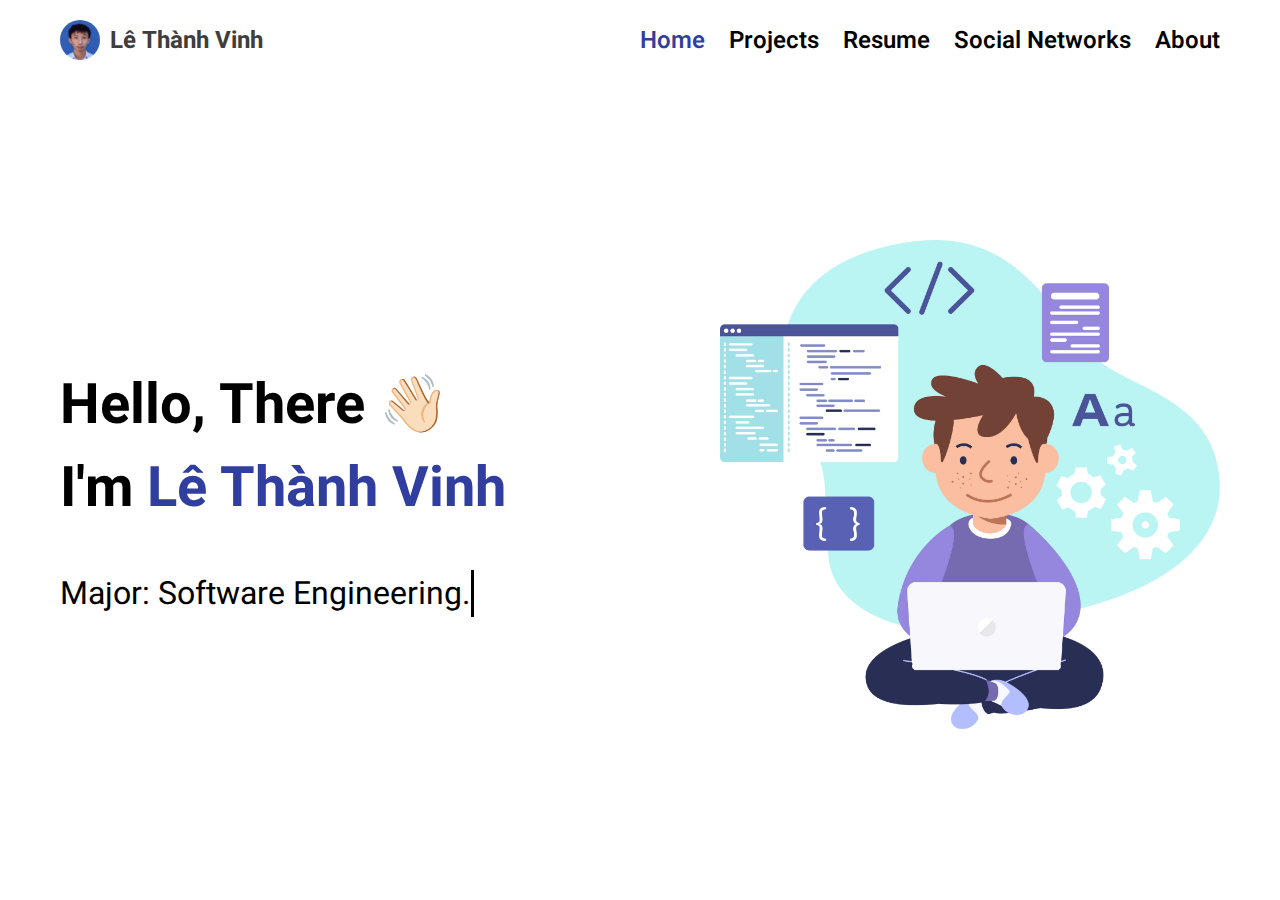
==== index.html @ 1e6dc101 "first commit" ====
<!DOCTYPE html>
<html lang="en">
  <head>
    <meta charset="UTF-8" />
    <meta name="viewport" content="width=device-width, initial-scale=1.0" />
    <link
      href="https://unpkg.com/boxicons@2.1.4/css/boxicons.min.css"
      rel="stylesheet"
    />
    <link rel="stylesheet" href="style.css" />
    <link href="./assets/logoo.png" rel="icon" />
    <title>Lê Thành Vinh</title>
  </head>

  <body>
    <nav>
      <div class="logo">
        <img src="./assets/21_21110940.jpg" />
        <a href="#">Lê Thành Vinh</a>
      </div>
      <div class="nav-links">
        <a class="selected" href="./index.html">Home</a>
        <a href="./projects.html">Projects</a>
        <a href="./resume.html">Resume</a>
        <a href="./social.html">Social Networks</a>
        <a href="./about.html">About</a>
      </div>
    </nav>

    <div class="main">
      <div class="info">
        <h1>
          Hello, There 👋🏻 <br />
          I'm <span>Lê Thành Vinh</span>
        </h1>
        <div class="wrapper">
          <div class="typing-demo">Major: Software Engineering.</div>
        </div>
        <!-- <p>
          I am a student at Ho Chi Minh City University of Technology and
          Education (HCMUTE). I'm currently a third-year student at this
          university and majoring in Software Engineering. I am passionate about
          programming and I am always looking for new things to learn and
          improve my skills.
        </p> -->
      </div>
      <img src="assets/bia.png" />
    </div>

    <!-- <div class="recent">
      <div class="header">
        <h4>Recent Projects</h4>
        <a href="blog.html">View all</a>
      </div>
      <div class="posts">
        <div class="post-item">
          <h3>Making a layout system from scratch</h3>
          <div class="info">
            <h5>12 Jan 2024</h5>
            <h5>|</h5>
            <h5>Design, Layout</h5>
          </div>
          <p>
            Lorem ipsum dolor sit amet consectetur adipisicing elit. Eveniet
            pariatur porro quaerat provident corporis facere ex voluptatibus
            laudantium voluptates quos.
          </p>
        </div>
        <div class="post-item">
          <h3>Making a design system from scratch</h3>
          <div class="info">
            <h5>5 Jan 2024</h5>
            <h5>|</h5>
            <h5>Design, UI, UX</h5>
          </div>
          <p>
            Lorem ipsum dolor sit amet consectetur adipisicing elit. Eveniet
            pariatur porro quaerat provident corporis facere ex voluptatibus
            laudantium voluptates quos.
          </p>
        </div>
      </div>
    </div>

    <div class="separator">
      <h4>Featured Works</h4>
    </div>

    <div class="featured">
      <div class="item">
        <img src="assets/item-1.jpg" />
        <div class="details">
          <h3>Capture Screenshots</h3>
          <div class="item-info">
            <div class="year-badge">2023</div>
            <h4>JavaScript</h4>
          </div>
          <p>
            Lorem ipsum dolor sit amet consectetur adipisicing elit. Dignissimos
            eos ratione beatae voluptas aliquam illo maxime.
          </p>
        </div>
      </div>
      <div class="item">
        <img src="assets/item-2.jpg" />
        <div class="details">
          <h3>Designing Login Form</h3>
          <div class="item-info">
            <div class="year-badge">2023</div>
            <h4>Login Design</h4>
          </div>
          <p>
            Lorem ipsum dolor sit amet consectetur adipisicing elit. Dignissimos
            eos ratione beatae voluptas aliquam illo maxime.
          </p>
        </div>
      </div>
      <div class="item">
        <img src="assets/item-3.jpg" />
        <div class="details">
          <h3>Music Platform UI</h3>
          <div class="item-info">
            <div class="year-badge">2024</div>
            <h4>UI Design</h4>
          </div>
          <p>
            Lorem ipsum dolor sit amet consectetur adipisicing elit. Dignissimos
            eos ratione beatae voluptas aliquam illo maxime.
          </p>
        </div>
      </div>
    </div>

    <footer>
      <div class="socials">
        <i class="bx bxl-facebook-square"></i>
        <i class="bx bxl-instagram"></i>
        <i class="bx bxl-twitter"></i>
        <i class="bx bxl-linkedin-square"></i>
      </div>
      <p>Copyright ©2024, All rights reserved.</p>
    </footer> -->
  </body>
</html>
---- style.css ----
@import url("https://fonts.googleapis.com/css2?family=Heebo:wght@300;400;500;600;700;800&display=swap");

* {
  margin: 0;
  padding: 0;
  box-sizing: border-box;
  font-family: "Heebo", sans-serif;
}

a {
  text-decoration: none;
  color: #000;
}

img {
  object-fit: cover;
  object-position: top;
  /* box-shadow: 0 10px 30px rgba(0, 0, 0, 0.1); */
}

nav {
  padding: 20px 148px;
  background-color: #fff;
  display: flex;
  align-items: center;
  justify-content: space-between;
  font-weight: 600;
}

nav .logo {
  display: flex;
  align-items: center;
  gap: 10px;
}

nav .logo img {
  width: 40px;
  height: 40px;
  border-radius: 50%;
}

nav .logo a {
  font-size: 24px;
  color: #3e3e3e;
  font-weight: bold;
}

nav .nav-links {
  font-size: 24px;
  display: flex;
  gap: 24px;
}

nav .nav-links a {
  transition: color 0.3s ease;
}

nav .nav-links a:hover,
nav .nav-links a.selected {
  color: #303f9f;
}

.main {
  padding: 0 148px;
  display: flex;
  align-items: center;
  justify-content: space-between;
  gap: 50px;
  height: calc(100vh - 80px);
}

.main .info h1 {
  font-size: 56px;
  margin-bottom: 40px;
}

.main .info h1 span {
  color: #303f9f;
}

.typing-demo {
  width: 23ch;
  animation: typing 2s steps(27), blink 0.5s step-end infinite alternate;
  white-space: nowrap;
  overflow: hidden;
  border-right: 3px solid;
  font-size: 32px;
}

@keyframes typing {
  from {
    width: 0;
  }
}

@keyframes blink {
  50% {
    border-color: transparent;
  }
}

.main .info p {
  font-size: 16px;
  margin-bottom: 45px;
  width: 100%;
}

.main .info button,
.content .post-list .post-item .buttons button {
  padding: 10px 30px;
  background: #303f9f;
  border: none;
  color: #fff;
  font-size: 16px;
  border-radius: 12px;
  cursor: pointer;
  transition: background 0.3s ease;
}

.main .info button:hover,
.content .post-list .post-item .buttons button:hover {
  background: #1a237e;
}

.main img {
  width: 500px;
  height: 500px;
  border-radius: 12px;
}

.recent {
  padding: 60px 148px;
  background-color: #dbedf2;
}

.recent .header {
  display: flex;
  align-items: center;
  justify-content: space-between;
  margin-bottom: 30px;
}

.recent .header h4,
.separator h4 {
  font-size: 20px;
  font-weight: 400;
}

.recent .header a {
  color: #303f9f;
}

.recent .posts {
  display: flex;
  justify-content: center;
  gap: 20px;
}

.recent .posts .post-item {
  background-color: #fff;
  padding: 24px;
  width: 460px;
}

.recent .posts .post-item h3,
.content .post-list .post-item h3 {
  font-size: 26px;
  margin-bottom: 18px;
}

.recent .posts .post-item .info,
.content .post-list .post-item .info {
  display: flex;
  gap: 10px;
  margin-bottom: 10px;
}

.recent .posts .post-item .info h5,
.content .post-list .post-item h5 {
  font-size: 18px;
  font-weight: 400;
}

.recent .posts .post-item p {
  width: 400px;
}

.separator {
  padding: 40px 148px 0;
}

.separator h4 {
  margin-bottom: 30px;
}

.featured {
  padding: 40px 290px 0;
}

.featured .item,
.works-list .item {
  display: flex;
  gap: 30px;
  margin-bottom: 30px;
  padding-bottom: 30px;
  border-bottom: 2px solid #e0e0e0;
}

.works-list .item a {
  display: inline-block;
  margin-top: 20px;
  padding: 8px 20px;
  background: #fff;
  font-weight: bold;
  border: 2px solid #303f9f;
  color: #303f9f;
  font-size: 14px;
  border-radius: 12px;
  cursor: pointer;
  transition: background 0.3s ease;
}

.featured .item img,
.works-list .item img {
  width: 320px;
  height: 200px;
  border-radius: 6px;
}

.featured .item .details h3,
.works-list .item h3 {
  font-size: 30px;
  margin-bottom: 16px;
}

.featured .item .details .item-info,
.works-list .item .details .item-info {
  display: flex;
  align-items: center;
  gap: 20px;
  margin-bottom: 20px;
}

.featured .item .details .item-info .year-badge,
.works-list .item .details .item-info .year-badge,
.content .work-info .year-badge {
  background-color: #303f9f;
  padding: 2px 14px;
  color: #fff;
  border-radius: 16px;
  font-size: 14px;
  font-weight: bold;
}

.featured .item .details .item-info h4,
.works-list .item .details .item-info h4 {
  color: #8695a4;
  font-size: 18px;
}

.featured .item .details p,
.works-list .item .details p {
  width: 700px;
  text-align: justify;
}

footer {
  padding: 40px 0;
  display: flex;
  flex-direction: column;
  align-items: center;
}

footer .socials {
  display: flex;
  align-items: center;
  gap: 28px;
  margin-bottom: 20px;
}

footer .socials i {
  font-size: 40px;
  cursor: pointer;
  transition: color 0.3s ease;
}

footer .socials i:hover {
  color: #303f9f;
}

footer p {
  font-size: 14px;
}

.page-title {
  padding: 80px 234px 20px;
  width: 100%;
}

.content {
  padding: 30px 148px 60px;
  display: flex;
  flex-direction: column;
  align-items: center;
}

.content .work-info {
  display: flex;
  align-items: center;
  justify-content: flex-start;
  gap: 20px;
  width: 970px;
}

.content .work-info .category {
  color: #8695a4;
  font-size: 18px;
}

.content > p {
  width: 970px;
  font-size: 15px;
  margin: 20px 0;
}

.content > img {
  width: 970px;
  margin: 30px 0;
  border-radius: 20px;
}

.content > h1,
.content > h2,
.content > h3 {
  width: 970px;
}

.content .post-list {
  display: flex;
  flex-direction: column;
  gap: 20px;
}

.content .post-list .post-item {
  background-color: #dbedf2;
  padding: 24px;
  width: 960px;
  border-radius: 10px;
}

.content .post-list .post-item .buttons {
  margin-top: 30px;
  display: flex;
  align-items: center;
  justify-content: flex-end;
  gap: 10px;
}

.content .post-list .post-item .buttons button {
  font-size: 14px;
  padding: 6px 20px;
}

.content .post-list .post-item .buttons i {
  font-size: 22px;
  cursor: pointer;
  transition: color 0.3s ease;
}

.content .post-list .post-item .buttons i:hover {
  color: #303f9f;
}

.content .container {
  background-color: #dbedf2;
  padding: 30px;
  display: flex;
  align-items: center;
  gap: 30px;
  width: 970px;
  border-radius: 20px;
}

.content .container img {
  width: 300px;
  height: 300px;
  border-radius: 20px;
}

.content .container h2 {
  margin-bottom: 20px;
  font-size: 30px;
}

.content .container .about > p {
  text-align: justify;
}

.content .container .about .email {
  font-weight: bold;
  margin-top: 30px;
  font-size: 14px;
}

@media screen and (max-width: 1400px) {
  nav {
    padding: 20px 60px;
  }

  .main {
    padding: 0 60px;
  }

  .recent {
    padding: 60px;
  }

  .featured,
  .separator {
    padding: 40px 60px 0;
  }

  .page-title {
    padding: 80px 60px 20px;
  }
}

@media screen and (max-width: 1200px) {
  nav {
    padding: 20px 40px;
  }

  .main {
    padding: 0 40px;
  }

  .main img {
    width: 340px;
    height: 340px;
  }

  .recent {
    padding: 40px;
  }

  .featured,
  .separator {
    padding: 40px 40px 0;
  }

  .featured .item .details p,
  .works-list .item .details p {
    width: 100%;
  }

  .page-title {
    padding: 80px 40px 20px;
  }

  .content .work-info,
  .content > p,
  .content > img,
  .content > h1,
  .content > h2,
  .content > h3,
  .content .post-list .post-item,
  .content .container {
    width: 100%;
  }

  .content .container img {
    width: 250px;
    height: 250px;
  }

  .content .container h2 {
    font-size: 24px;
    margin-bottom: 10px;
  }

  .content .container .about > p {
    font-size: 14px;
  }
}

@media screen and (max-width: 992px) {
  nav {
    padding: 20px;
  }

  .main {
    padding: 0 20px;
  }

  .main img {
    width: 300px;
    height: 300px;
  }

  .main .info h1 {
    font-size: 34px;
  }

  .main .info p {
    font-size: 15px;
  }

  .main .info button {
    font-size: 15px;
    padding: 8px 22px;
  }

  .recent {
    padding: 40px 20px;
  }

  .recent .posts .post-item {
    width: 100%;
  }

  .recent .posts .post-item h3,
  .content .post-list .post-item h3 {
    font-size: 20px;
  }

  .recent .posts .post-item .info h5,
  .content .post-list .post-item .info h5 {
    font-size: 14px;
  }

  .recent .posts .post-item p {
    width: 100%;
    font-size: 14px;
  }

  .featured,
  .separator {
    padding: 40px 20px 0;
  }

  .featured .item,
  .works-list .item {
    flex-direction: column;
    padding: 0 20px 30px;
  }

  .featured .item img,
  .works-list .item img {
    width: 100%;
    height: auto;
  }

  .featured .item .details h3,
  .works-list .details .item h3 {
    font-size: 24px;
    margin-bottom: 12px;
  }

  .featured .item .details .item-info .year-badge,
  .works-list .item .details .item-info .year-badge {
    font-size: 12px;
  }

  .featured .item .details .item-info h4,
  .works-list .item .details .item-info h4 {
    font-size: 15px;
  }

  .featured .item .details p,
  .works-list .item .details p {
    font-size: 14px;
  }

  .content {
    padding: 30px 20px 60px;
  }

  .content .container h2 {
    font-size: 20px;
  }

  .content .container .about > p {
    font-size: 13px;
  }
}

@media screen and (max-width: 768px) {
  nav {
    justify-content: center;
  }

  nav .logo {
    display: none;
  }

  .main {
    flex-direction: column;
    justify-content: space-around;
    margin: 40px 0;
    height: auto;
  }

  .main .info h1 {
    font-size: 30px;
    margin-bottom: 16px;
  }

  .main .info p {
    margin-bottom: 16px;
  }

  .main .info button {
    padding: 6px 20px;
    font-size: 13px;
  }

  .main img {
    margin-top: 20px;
    width: 100%;
    height: auto;
    border-radius: 50px;
  }

  .recent .posts,
  .content .container {
    flex-direction: column;
  }

  .content .container img {
    width: 100%;
    height: auto;
  }
}
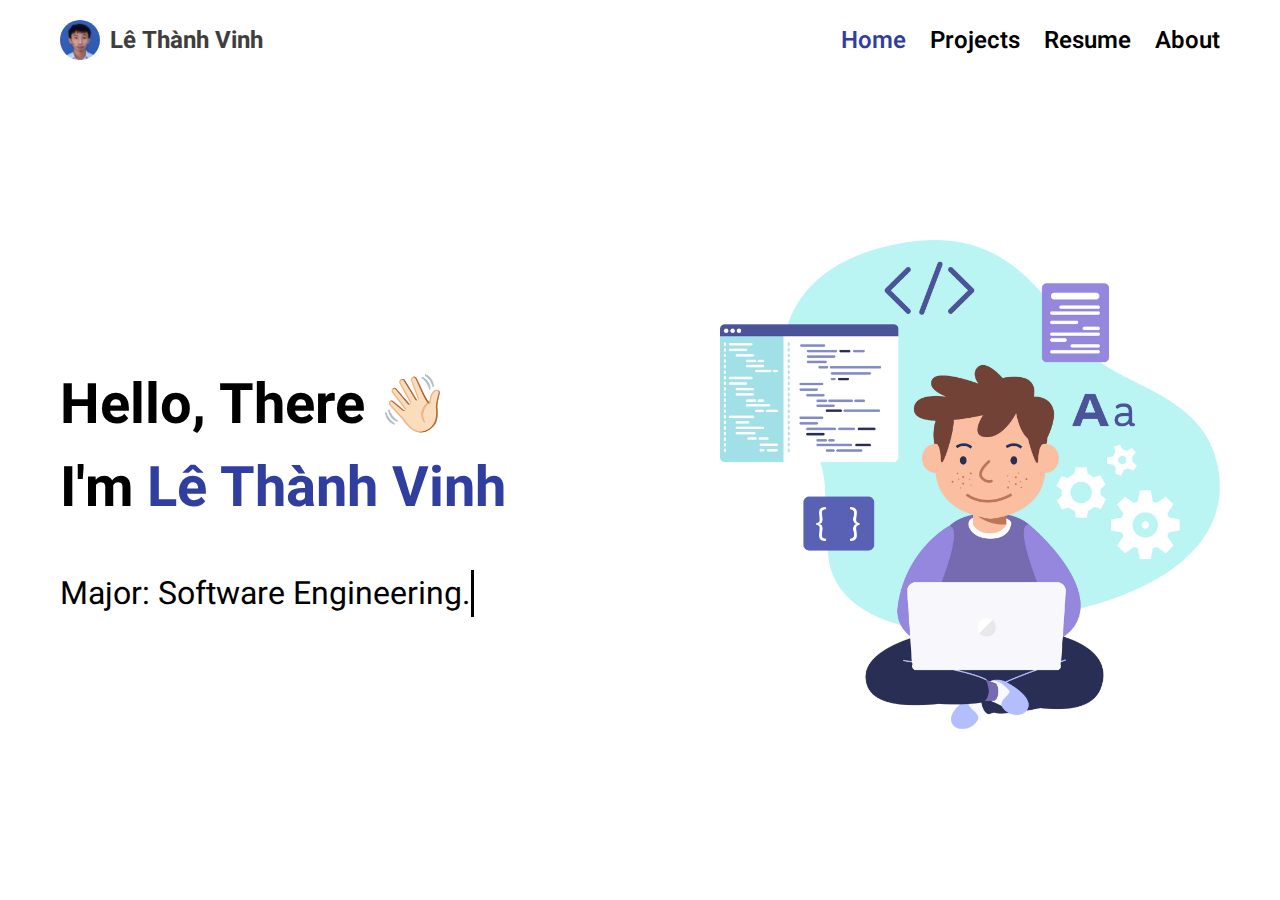
==== commit 7e2d4aee: "Remove social network links and add download button to resume page" ====
--- a/index.html
+++ b/index.html
@@ -22,7 +22,6 @@
         <a class="selected" href="./index.html">Home</a>
         <a href="./projects.html">Projects</a>
         <a href="./resume.html">Resume</a>
-        <a href="./social.html">Social Networks</a>
         <a href="./about.html">About</a>
       </div>
     </nav>
--- a/style.css
+++ b/style.css
@@ -7,6 +7,11 @@
   font-family: "Heebo", sans-serif;
 }
 
+::selection {
+  background-color: #303f9f;
+  color: #fff;
+}
+
 a {
   text-decoration: none;
   color: #000;
@@ -16,6 +21,17 @@
   object-fit: cover;
   object-position: top;
   /* box-shadow: 0 10px 30px rgba(0, 0, 0, 0.1); */
+}
+
+.resume {
+  display: flex;
+  align-items: center;
+  justify-content: center;
+}
+#resume {
+  background-color: #f5f5f5;
+  width: 100%;
+  height: 975px;
 }
 
 nav {
@@ -297,6 +313,17 @@
   width: 100%;
 }
 
+.page-title button {
+  padding: 10px 30px;
+  background: #303f9f;
+  border: none;
+  color: #fff;
+  font-size: 16px;
+  border-radius: 12px;
+  cursor: pointer;
+  transition: background 0.3s ease;
+}
+
 .content {
   padding: 30px 148px 60px;
   display: flex;
@@ -390,6 +417,9 @@
 .content .container h2 {
   margin-bottom: 20px;
   font-size: 30px;
+}
+.content .container h2 span {
+  color: #303f9f;
 }
 
 .content .container .about > p {
